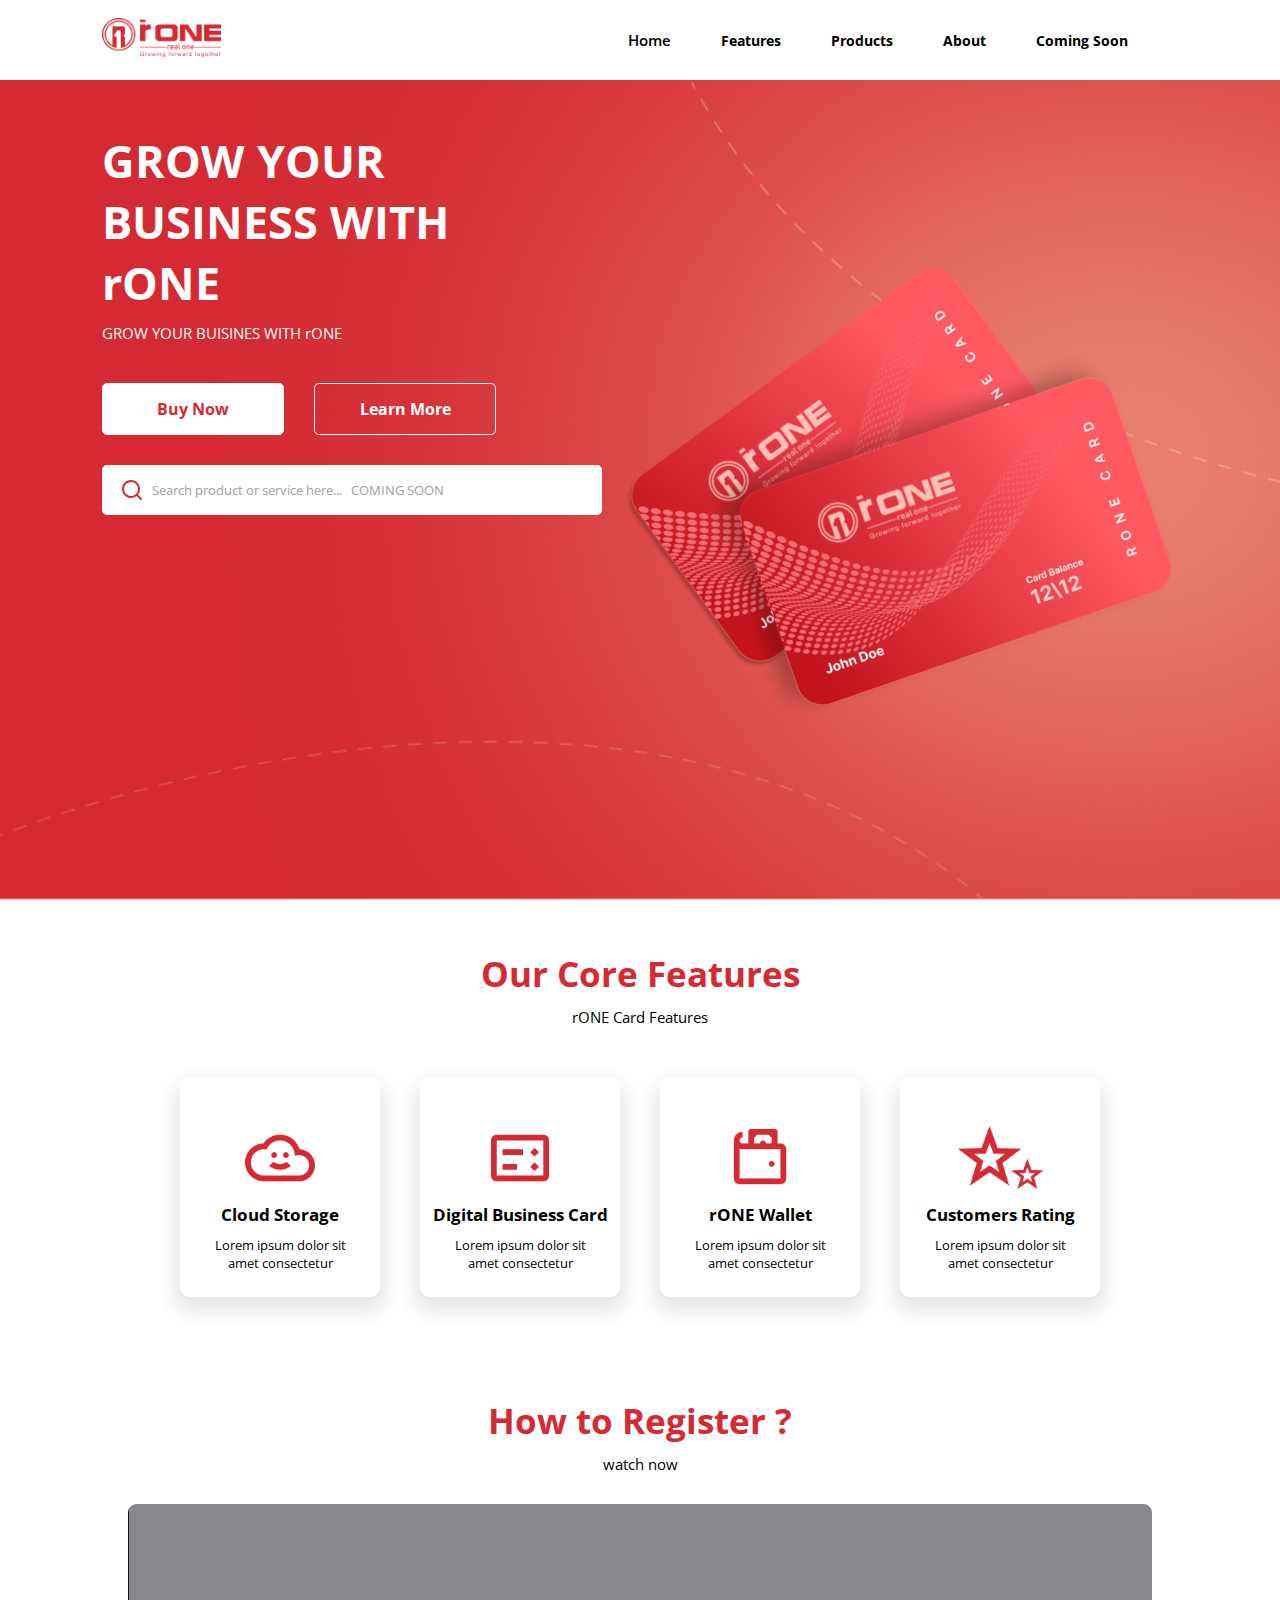
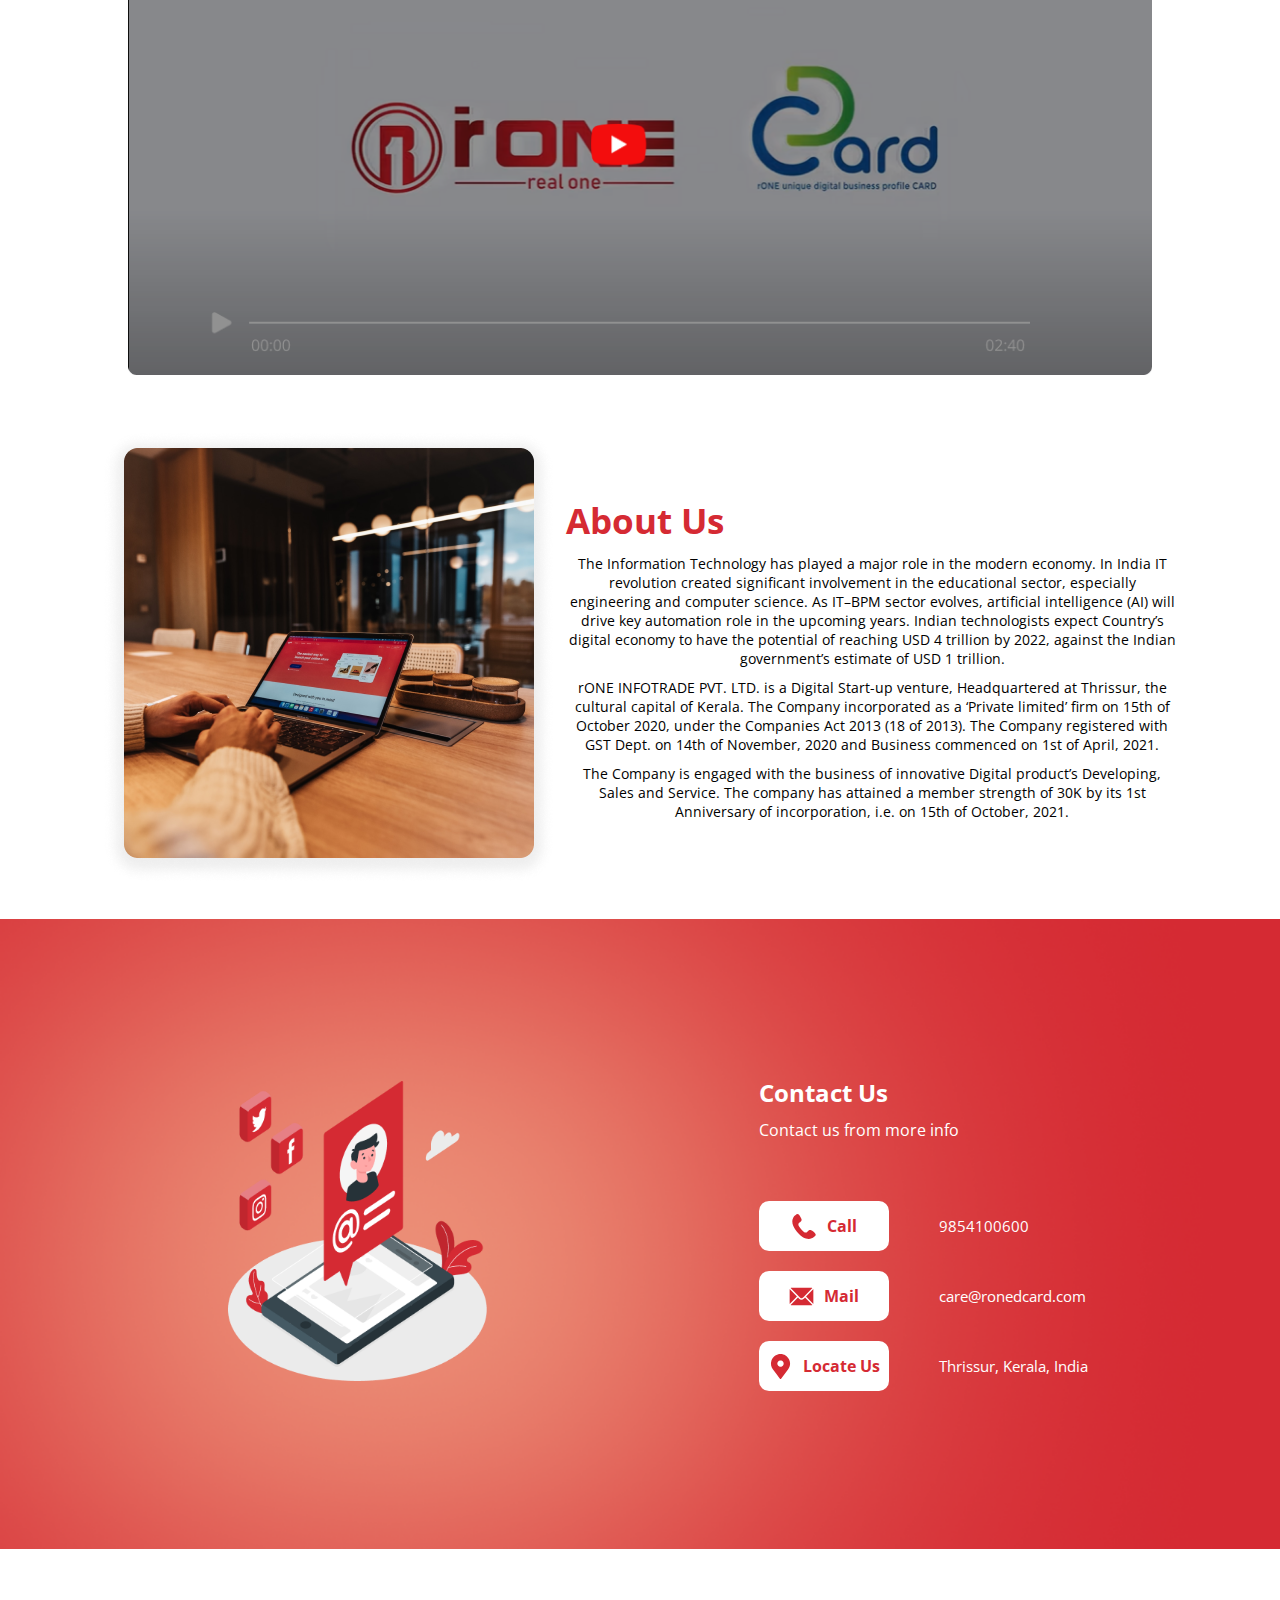
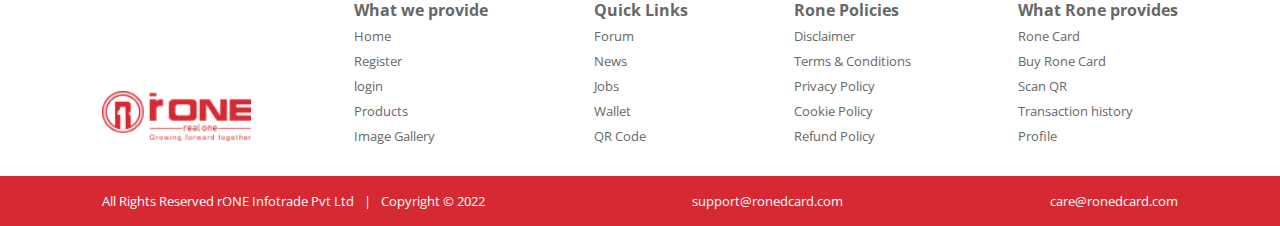
==== index.html @ df605e51 "test 8" ====
<!DOCTYPE html>
<html lang="en">
  <head>
    <meta charset="UTF-8" />
    <meta http-equiv="X-UA-Compatible" content="IE=edge" />
    <meta name="viewport" content="width=device-width, initial-scale=1.0" />
    <link rel="stylesheet" href="style.css" />
    <title>rONE - Real One</title>
  </head>
  <body>
    <section class="mainContainer">
      <section class="headerContainer">
        <a href="#" class="left__header">
          <img src="/assets/rone_logo.png" alt="" />
        </a>
        <div class="right__header">
          <nav class="navbarContainer">
            <ul>
              <li><a href="/index.html">Home</a></li>
              <div class="dropdown" onmouseleave="mouseleave()">
                <li
                  onclick="myFunction()"
                  onmouseover="myFunction()"
                  class="dropbtn"
                >
                  Features
                </li>
                <div id="myDropdown" class="dropdown-content">
                  <a href="/form.html">Forum</a>
                  <a href="/jobs.html">Jobs</a>
                  <a href="/news.html">News</a>
                </div>
              </div>
              <div class="dropdown" onmouseleave="mouseleave()">
                <li
                  onclick="products()"
                  onmouseover="products()"
                  class="dropbtn"
                >
                  Products
                </li>
                <div id="myDropdown2" class="dropdown-content">
                  <a href="https://ronedcard.com">rONEdcard</a>
                  <a href="https://ronedcard.com">Cloud storage</a>
                  <a href="https://ronedcard.com">Wallet</a>
                </div>
              </div>
              <div class="dropdown" onmouseleave="mouseleave()">
                <li onclick="about()" onmouseover="about()" class="dropbtn">
                  About
                </li>
                <div id="myDropdown3" class="dropdown-content">
                  <a href="https://ronedcard.com/link/about">About Us</a>
                  <a href="#contact">Contact Us</a>
                </div>
              </div>
              <div class="dropdown" onmouseleave="mouseleave()">
                <li
                  onclick="comingSoon()"
                  onmouseover="comingSoon()"
                  class="dropbtn"
                >
                  Coming Soon
                </li>
                <div id="myDropdown4" class="dropdown-content">
                  <a href="#">rONE digital Library</a>
                  <a href="#">rONE E Come touch point</a>
                  <a href="#">rONE Entertainment</a>
                  <a href="#">rONE digital marketing</a>
                  <a href="#">rONE digital university</a>
                  <a href="#">rONE Organic living for all</a>
                </div>
              </div>
            </ul>
          </nav>
        </div>
      </section>
      <section class="homeContainer" id="home">
        <div class="left__home">
          <h1>
            GROW YOUR <br />
            BUSINESS WITH <br />
            rONE
          </h1>
          <p>GROW YOUR BUISINES WITH rONE</p>
          <div class="buttonContainer__home">
            <a href="https://ronedcard.com" class="buyNow__button">Buy Now </a>
            <a
              href="https://ronedcard.com/link/about"
              class="learnMore__button"
            >
              Learn More
            </a>
          </div>
          <div class="searchContainer">
            <div class="searchbar">
              <img src="/assets/search_icon.svg" alt="" />
              <input
                placeholder="Search product or service here...   COMING SOON"
                type="text"
              />
            </div>
          </div>
        </div>
        <div class="right__home">
          <img src="/assets/rone_cards.png" alt="" />
        </div>
      </section>
      <section class="featuresContainer" id="features">
        <div class="title__features">
          <h2>Our Core Features</h2>
          <p>rONE Card Features</p>
        </div>
        <div class="cardsConatiner">
          <div class="twocards">
            <div class="card__feature">
              <img src="/assets/cloud_storage.png" alt="" />
              <h3>Cloud Storage</h3>
              <p>Lorem ipsum dolor sit amet consectetur</p>
            </div>
            <div class="card__feature">
              <img src="/assets/buisiness_card.png" alt="" />
              <h3>Digital Business Card</h3>
              <p>Lorem ipsum dolor sit amet consectetur</p>
            </div>
          </div>
          <div class="twocards">
            <div class="card__feature">
              <img src="/assets/rone_wallet.png" alt="" />
              <h3>rONE Wallet</h3>
              <p>Lorem ipsum dolor sit amet consectetur</p>
            </div>
            <div class="card__feature">
              <img src="/assets/customers_rating.png" alt="" />
              <h3>Customers Rating</h3>
              <p>Lorem ipsum dolor sit amet consectetur</p>
            </div>
          </div>
        </div>
      </section>
      <section class="howToRegister">
        <div class="title_register">
          <h2>How to Register ?</h2>
          <p>watch now</p>
        </div>
        <a href="https://youtu.be/_FYaxmTLVMU" class="youtube__link">
          <img src="/assets//youtube.png" alt="" />
        </a>
      </section>
      <section class="aboutUs">
        <div class="left_about">
          <img src="/assets/about_img.png" alt="" />
        </div>
        <div class="right_about">
          <h2>About Us</h2>
          <p>
            The Information Technology has played a major role in the modern
            economy. In India IT revolution created significant involvement in
            the educational sector, especially engineering and computer science.
            As IT–BPM sector evolves, artificial intelligence (AI) will drive
            key automation role in the upcoming years. Indian technologists
            expect Country’s digital economy to have the potential of reaching
            USD 4 trillion by 2022, against the Indian government’s estimate of
            USD 1 trillion.
          </p>
          <p>
            rONE INFOTRADE PVT. LTD. is a Digital Start-up venture,
            Headquartered at Thrissur, the cultural capital of Kerala. The
            Company incorporated as a ‘Private limited’ firm on 15th of October
            2020, under the Companies Act 2013 (18 of 2013). The Company
            registered with GST Dept. on 14th of November, 2020 and Business
            commenced on 1st of April, 2021.
          </p>
          <p>
            The Company is engaged with the business of innovative Digital
            product’s Developing, Sales and Service. The company has attained a
            member strength of 30K by its 1st Anniversary of incorporation, i.e.
            on 15th of October, 2021.
          </p>
        </div>
      </section>
      <section class="contactUsContainer" id="contact">
        <div class="left_contact">
          <img src="/assets/contact_img.png" alt="" />
        </div>
        <div class="right_contact">
          <h2>Contact Us</h2>
          <p>Contact us from more info</p>

          <div class="contactButtonsContainer">
            <a href="tel:9854100600" class="contactButton">
              <img src="/assets/call_icon.svg" alt="" />
              Call
            </a>
            <p>9854100600</p>
          </div>

          <div class="contactButtonsContainer">
            <a href="mailto:care@ronedcard.com" class="contactButton">
              <img src="/assets/mail_icon.svg" alt="" />
              Mail
            </a>
            <p>care@ronedcard.com</p>
          </div>

          <div class="contactButtonsContainer">
            <a
              href="https://www.google.com/maps/search/?api=1&query=Thrissur"
              class="contactButton"
            >
              <img src="/assets/locate_icon.svg" alt="" />
              Locate Us
            </a>
            <p>Thrissur, Kerala, India</p>
          </div>
        </div>
      </section>
      <section class="footer">
        <div class="left__footer__container">
          <div class="logo__footer">
            <img src="/assets/rone_logo.png" alt="" />
          </div>
        </div>
        <div class="right__footer__container">
          <div class="left__footerLinks__container LinksContainer__footer">
            <h4>What we provide</h4>
            <ul>
              <li>
                <a href="/index.html">Home</a>
              </li>
              <li>
                <a href="https://ronedcard.com">Register</a>
              </li>
              <li>
                <a href="https://ronedcard.com/login">login</a>
              </li>
              <li>
                <a href="https://ronedcard.com">Products</a>
              </li>
              <li>
                <a href="https://ronedcard.com">Image Gallery</a>
              </li>
            </ul>
          </div>
          <div
            class="leftCenter__footerLinks__container LinksContainer__footer"
          >
            <h4>Quick Links</h4>
            <ul>
              <li>
                <a href="/form.html">Forum</a>
              </li>
              <li>
                <a href="/news.html">News</a>
              </li>
              <li>
                <a href="/Jobs">Jobs</a>
              </li>
              <li>
                <a href="https://ronedcard.com">Wallet</a>
              </li>
              <li>
                <a href="https://ronedcard.com">QR Code</a>
              </li>
            </ul>
          </div>
          <div
            class="rightCenter__footerLinks__container LinksContainer__footer"
          >
            <h4>Rone Policies</h4>
            <ul>
              <li>
                <a href="https://ronedcard.com/link/disclaimer">Disclaimer</a>
              </li>
              <li>
                <a href="https://ronedcard.com/link/terms-and-conditions"
                  >Terms & Conditions</a
                >
              </li>
              <li>
                <a href="https://ronedcard.com/link/privacy-policy"
                  >Privacy Policy</a
                >
              </li>
              <li>
                <a href="https://ronedcard.com/link/cookie-policy"
                  >Cookie Policy</a
                >
              </li>
              <li>
                <a href="https://ronedcard.com/link/refund-policy"
                  >Refund Policy</a
                >
              </li>
            </ul>
          </div>
          <div class="right__footerLinks__container LinksContainer__footer">
            <h4>What Rone provides</h4>
            <ul>
              <li>
                <a href="https://ronedcard.com">Rone Card</a>
              </li>
              <li>
                <a href="https://ronedcard.com">Buy Rone Card</a>
              </li>
              <li>
                <a href="https://ronedcard.com">Scan QR</a>
              </li>
              <li>
                <a href="https://ronedcard.com">Transaction history</a>
              </li>
              <li>
                <a href="https://ronedcard.com">Profile</a>
              </li>
            </ul>
          </div>
        </div>
      </section>
      <section class="creditsContainer">
        <div class="footerCredit">
          <p>All Rights Reserved rONE Infotrade Pvt Ltd</p>
          <span>|</span>
          <p>Copyright © 2022</p>
        </div>
        <a href="mailto:support@ronedcard.com">support@ronedcard.com</a>
        <h5><a href="mailto:care@ronedcard.com">care@ronedcard.com</a></h5>
      </section>
    </section>

    <script>
      /* When the user clicks on the button, 
  toggle between hiding and showing the dropdown content */
      function myFunction() {
        document.getElementById("myDropdown").style.display = "block";
        document.getElementById("myDropdown2").style.display = "none";
        document.getElementById("myDropdown3").style.display = "none";
        document.getElementById("myDropdown4").style.display = "none";
      }

      function products() {
        document.getElementById("myDropdown").style.display = "none";
        document.getElementById("myDropdown2").style.display = "block";
        document.getElementById("myDropdown3").style.display = "none";
        document.getElementById("myDropdown4").style.display = "none";
      }

      function about() {
        document.getElementById("myDropdown3").style.display = "block";
        document.getElementById("myDropdown").style.display = "none";
        document.getElementById("myDropdown2").style.display = "none";
        document.getElementById("myDropdown4").style.display = "none";
      }

      function comingSoon() {
        document.getElementById("myDropdown4").style.display = "block";
        document.getElementById("myDropdown").style.display = "none";
        document.getElementById("myDropdown2").style.display = "none";
        document.getElementById("myDropdown3").style.display = "none";
      }

      function mouseleave() {
        document.getElementById("myDropdown4").style.display = "none";
        document.getElementById("myDropdown").style.display = "none";
        document.getElementById("myDropdown2").style.display = "none";
        document.getElementById("myDropdown3").style.display = "none";
      }

      // Close the dropdown if the user clicks outside of it
      window.onclick = function (event) {
        if (!event.target.matches(".dropbtn")) {
          var dropdowns = document.getElementsByClassName("dropdown-content");
          var i;
          for (i = 0; i < dropdowns.length; i++) {
            var openDropdown = dropdowns[i];
            if (openDropdown.classList.contains("show")) {
              openDropdown.classList.remove("show");
            }
          }
        }
      };
    </script>
  </body>
</html>
---- style.css ----
@import url("https://fonts.googleapis.com/css?family=Open Sans");

* {
  margin: 0;
  padding: 0;
}

body {
  width: 100%;
  font-family: "Open Sans";
}

body::-webkit-scrollbar {
  display: none;
}

.mainContainer {
  width: 100%;
  display: flex;
  flex-direction: column;
  align-items: center;
  justify-content: center;
}

.headerContainer {
  width: 100%;
  height: 80px;
  display: flex;
  align-items: center;
  justify-content: space-between;
}

.left__header {
  margin-left: 8vw;
}

.left__header > img {
  height: 40px;
  object-fit: contain;
}

.right__header {
  display: flex;
  align-items: center;
  justify-content: center;
  margin-right: 8vw;
}

.navbarContainer > ul {
  display: flex;
  align-items: center;
  justify-content: center;
}

.navbarContainer > ul > li {
  list-style: none;
  margin-right: 50px;
}

.navbarContainer > ul > li > a {
  color: #000000;
  text-decoration: none;
  font-size: 15px;
  font-weight: 600;
}
.homeContainer {
  background-image: url("/assets/home_bg.png");
  height: calc(100vh - 80px);
  width: 100%;
  background-size: cover;
  background-repeat: no-repeat;
  margin: 0;
  display: flex;
  align-items: flex-start;
  justify-content: space-between;
}

.comingSoonContainer {
  height: calc(100vh - 80px);
  width: 100%;
  display: flex;
  align-items: center;
  justify-content: center;
}

.left__home {
  margin-left: 8vw;
  margin-top: 50px;
}

.left__home > h1 {
  font-size: 45px;
  color: #ffffff;
}

.left__home > p {
  font-size: 15px;
  color: #ffffff;
  margin-top: 10px;
}

.buttonContainer__home {
  margin-top: 40px;
  display: flex;
}

.buyNow__button {
  height: 50px;
  width: 180px;
  display: flex;
  align-items: center;
  justify-content: center;
  border: 1px solid #ffffff;
  color: #d52a33;
  background-color: #fff;
  border-radius: 5px;
  text-decoration: none;
  margin-right: 30px;
  font-weight: bold;
}

.learnMore__button {
  height: 50px;
  width: 180px;
  display: flex;
  align-items: center;
  justify-content: center;
  color: #ffffff;
  border: 1px solid #ffffff;
  text-decoration: none;
  border-radius: 5px;
  font-weight: bold;
}

.searchContainer {
  margin-top: 30px;
}

.searchbar {
  width: 500px;
  height: 50px;
  background-color: #ffffff;
  border-radius: 5px;
  display: flex;
  align-items: center;
  justify-content: center;
}

.searchbar > img {
  height: 20px;
  object-fit: contain;
  margin-right: 10px;
  margin-left: 20px;
}

.searchbar > input {
  width: 100%;
  border: none;
  outline: none;
  background: transparent;
  height: 100%;
  margin-right: 20px;
  font-family: inherit;
}

.searchbar > input::placeholder {
  /* Chrome, Firefox, Opera, Safari 10.1+ */
  color: rgb(158, 158, 158);
  opacity: 1; /* Firefox */
}

.right__home {
  margin-right: 8vw;
  height: 100%;
  display: flex;
  align-items: center;
  justify-content: center;
}

.featuresContainer {
  width: 100%;
  display: flex;
  flex-direction: column;
  align-items: center;
  justify-content: center;
}

.title__features,
.title_register {
  margin-top: 50px;
  display: flex;
  flex-direction: column;
  align-items: center;
  justify-content: center;
}

.title__features > h2,
.title_register > h2 {
  color: #d52a33;
  font-size: 35px;
}

.title__features > p,
.title_register > p {
  font-size: 15px;
  margin-top: 10px;
}

.cardsConatiner {
  width: 100%;
  margin-top: 50px;
  display: flex;
  align-items: center;
  justify-content: center;
  margin-bottom: 50px;
}

.twocards {
  display: flex;
}

.card__feature {
  width: 200px;
  height: 220px;
  display: flex;
  flex-direction: column;
  align-items: center;
  justify-content: center;
  box-shadow: 0 10px 20px 5px #0000001a;
  margin-left: 20px;
  margin-right: 20px;
  border-radius: 10px;
}

.card__feature > img {
  height: 70px;
  object-fit: contain;
  margin-top: 20px;
}

.card__feature > h3 {
  font-size: 17px;
  margin: 10px 0px;
}

.card__feature > p {
  font-size: 13px;
  padding: 0px 30px;
  text-align: center;
}

.youtube__link {
  z-index: 1000;
}

.youtube__link > img {
  margin-top: 30px;
  margin-bottom: 50px;
  width: 80vw;
  object-fit: contain;
}

.aboutUs {
  display: flex;
  align-items: center;
  justify-content: center;
}

.left_about {
  margin-left: 8vw;
}

.right_about {
  margin-right: 8vw;
  margin-left: 10px;
}

.right_about > h2 {
  color: #d52a33;
  font-size: 35px;
  margin-bottom: 10px;
}

.right_about > p {
  font-size: 14px;
  margin-top: 10px;
  text-align: center;
}

.contactUsContainer {
  background-image: url("/assets/contact_bg.png");
  height: 70vh;
  width: 100%;
  background-size: cover;
  background-repeat: no-repeat;
  display: flex;
  align-items: center;
  justify-content: space-between;
  margin-top: 30px;
}

.left_contact {
  margin-left: 10vw;
}

.left_contact > img {
  margin-left: 100px;
  height: 300px;
  object-fit: contain;
}

.right_contact {
  display: flex;
  align-items: flex-start;
  flex-direction: column;
  margin-right: 15vw;
  color: #ffffff;
}

.right_contact > h2 {
  margin-bottom: 10px;
}

.right_contact > p {
  margin-bottom: 40px;
}

.contactButton {
  height: 50px;
  width: 130px;
  display: flex;
  align-items: center;
  justify-content: center;
  background-color: #fff;
  border-radius: 10px;
  color: #d52a33;
  font-weight: bold;
  margin-right: 50px;
  text-decoration: none;
}

.contactButton > img {
  margin-right: 10px;
  height: 25px;
  object-fit: contain;
}

.contactButtonsContainer {
  display: flex;
  align-items: center;
  justify-content: center;
  margin-top: 20px;
}

.contactButtonsContainer > p {
  font-size: 15px;
}

.footer {
  background-color: #ffffff;
  width: 100%;
  padding-bottom: 30px;
  margin-top: 50px;
  display: flex;
  align-items: flex-end;
  justify-content: space-between;
}

.left__footer__container {
  height: 100%;
}

.logo__footer {
  height: 100%;
  margin-left: 8vw;
  margin-right: 8vw;
}

.logo__footer > img {
  height: 50px;
  object-fit: contain;
}

.right__footer__container {
  width: 75%;
  height: 100%;
  display: flex;
  align-items: flex-end;
  justify-content: space-between;
  color: #686868;
  margin-right: 8vw;
}

.LinksContainer__footer > ul > li {
  list-style: none;
  margin-top: 3px;
}

.LinksContainer__footer > ul > li > a {
  text-decoration: none;
  color: inherit;
  font-size: 13px;
}

.dropbtn {
  cursor: pointer;
  list-style: none;
  margin-right: 50px;
  font-size: 14px;
  font-weight: bold;
}

.dropbtn:hover,
.dropbtn:focus {
  color: #d52a33;
}

.dropdown {
  position: relative;
  display: inline-block;
}

.dropdown-content {
  position: absolute;
  min-width: 200px;
  background-color: #ffffff;
  overflow: auto;
  z-index: 1;
  margin-left: 0px;
  display: none;
  padding-top: 30px;
  border-radius: 7px;
}

.dropdown-content > a {
  color: black;
  padding: 12px 16px;
  text-decoration: none;
  display: block;
  font-size: 14px;
  border-top: 1px solid rgb(226, 226, 226);
}

.dropdown a:hover {
  background-color: #d52a33;
  color: #ffffff;
}

.creditsContainer {
  height: 50px;
  width: 100%;
  background-color: #d52a33;
  color: #ffffff;
  display: flex;
  align-items: center;
  justify-content: space-between;
}

.creditsContainer > a {
  color: #ffffff;
  font-size: 13px;
  text-decoration: none;
}

.creditsContainer > h5 > a {
  color: #ffffff;
  font-size: 13px;
  text-decoration: none;
}

.creditsContainer > h5 {
  margin-right: 8vw;
  font-weight: normal;
}

.footerCredit {
  display: flex;
  align-items: center;
  justify-content: center;
  margin-left: 8vw;
  font-size: 13px;
}

.footerCredit > span {
  margin: 0px 10px;
}

@media only screen and (max-width: 500px) {
  .right__header {
    display: none;
  }
  .left__header {
    margin-left: 8vw;
    margin-right: 8vw;
  }
  .buyNow__button,
  .learnMore__button {
    width: 40vw;
  }
  .buyNow__button {
    margin-right: 10px;
  }
  .searchbar {
    width: 85vw;
  }
  .left__home {
    margin-left: 8vw;
  }
  .right__home {
    display: none;
  }
  .cardsConatiner {
    display: flex;
    flex-direction: column;
  }
  .twocards {
    margin-bottom: 30px;
    margin-left: 8vw;
    margin-right: 8vw;
  }
  .aboutUs {
    display: flex;
    flex-direction: column-reverse;
  }
  .right_about {
    margin-left: 8vw;
    margin-right: 8vw;
    display: flex;
    flex-direction: column;
    align-items: center;
  }
  .left_about {
    margin-left: 8vw;
    margin-right: 8vw;
    margin-top: 20px;
  }
  .left_about > img {
    width: 80vw;
    object-fit: contain;
  }
  .contactUsContainer {
    display: flex;
    flex-direction: column;
    height: 400px;
  }
  .left_contact {
    display: none;
  }
  .right_contact {
    height: 100%;
    margin-left: 8vw;
    margin-right: 8vw;
  }
  .right_contact > h2 {
    margin-top: 40px;
  }
  .footer {
    display: flex;
    align-items: center;
    flex-direction: column;
  }
  .left__footer__container {
    width: 100%;
    height: 30%;
    justify-content: center;
    margin-bottom: 10px;
  }
  .logo__footer {
    height: 40px;
  }
  .left__footer__container > p {
    font-size: 13px;
  }
  .right__footer__container {
    width: 90%;
    margin-top: 40px;
    height: 70%;
    display: flex;
    align-items: baseline;
    justify-content: space-between;
    margin-left: 5vw;
    margin-right: 5vw;
  }
  .LinksContainer__footer > h4 {
    font-size: 14px;
    margin-bottom: 10px;
  }
  .LinksContainer__footer > ul > li > a {
    text-decoration: none;
    color: inherit;
    font-size: 11px;
  }
  .creditsContainer {
    display: flex;
    flex-direction: column;
    height: 90px;
    align-items: center;
    justify-content: center;
  }
  .creditsContainer > p {
    font-size: 13px;
    margin: 0;
  }
  .creditsContainer > h5 {
    font-weight: normal;
    margin: 0;
  }
  .right__footerLinks__container {
    margin-left: 10px;
  }
  .footerCredit > span {
    display: none;
  }
  .footerCredit {
    flex-direction: column;
  }
}

@media only screen and (max-width: 414px) {
  .homeContainer {
    display: flex;
    flex-direction: column-reverse;
    align-items: center;
    justify-content: center;
    height: calc(80vh - 90px);
  }
  .left__home {
    height: 100%;
    margin-left: 8vw;
    margin-right: 8vw;
    margin-top: 70px;
  }
  .card__feature {
    width: 40vw;
    height: 42vw;
  }
  .card__feature > img {
    height: 50px;
    margin-top: 10px;
  }
  .card__feature > h3 {
    font-size: 16px;
    margin: 10px 0px;
    text-align: center;
  }
  .card__feature > p {
    padding: 0px 10px;
  }
  .card__feature {
    margin-left: 10px;
    margin-right: 10px;
  }
}

@media only screen and (max-width: 375px) {
  .homeContainer {
    display: flex;
    flex-direction: column-reverse;
    align-items: center;
    justify-content: center;
    height: calc(100vh - 90px);
  }
}
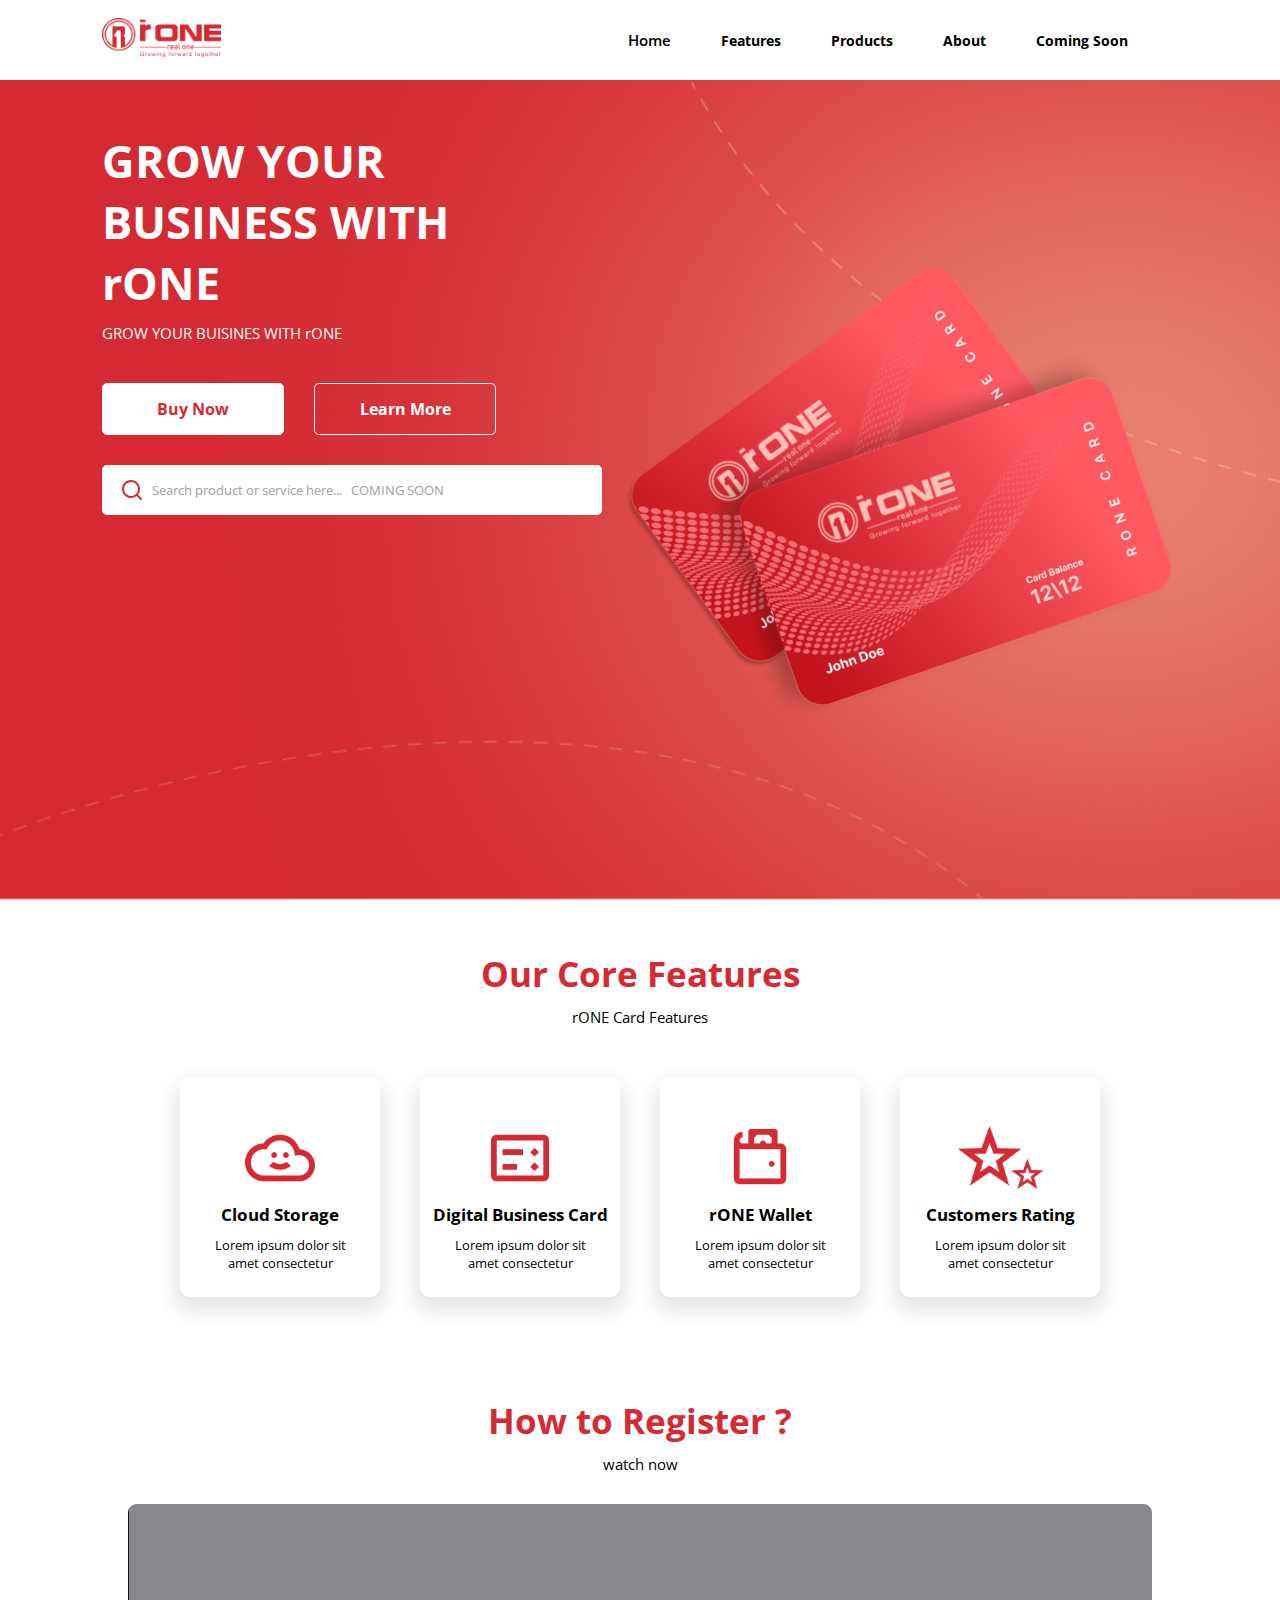
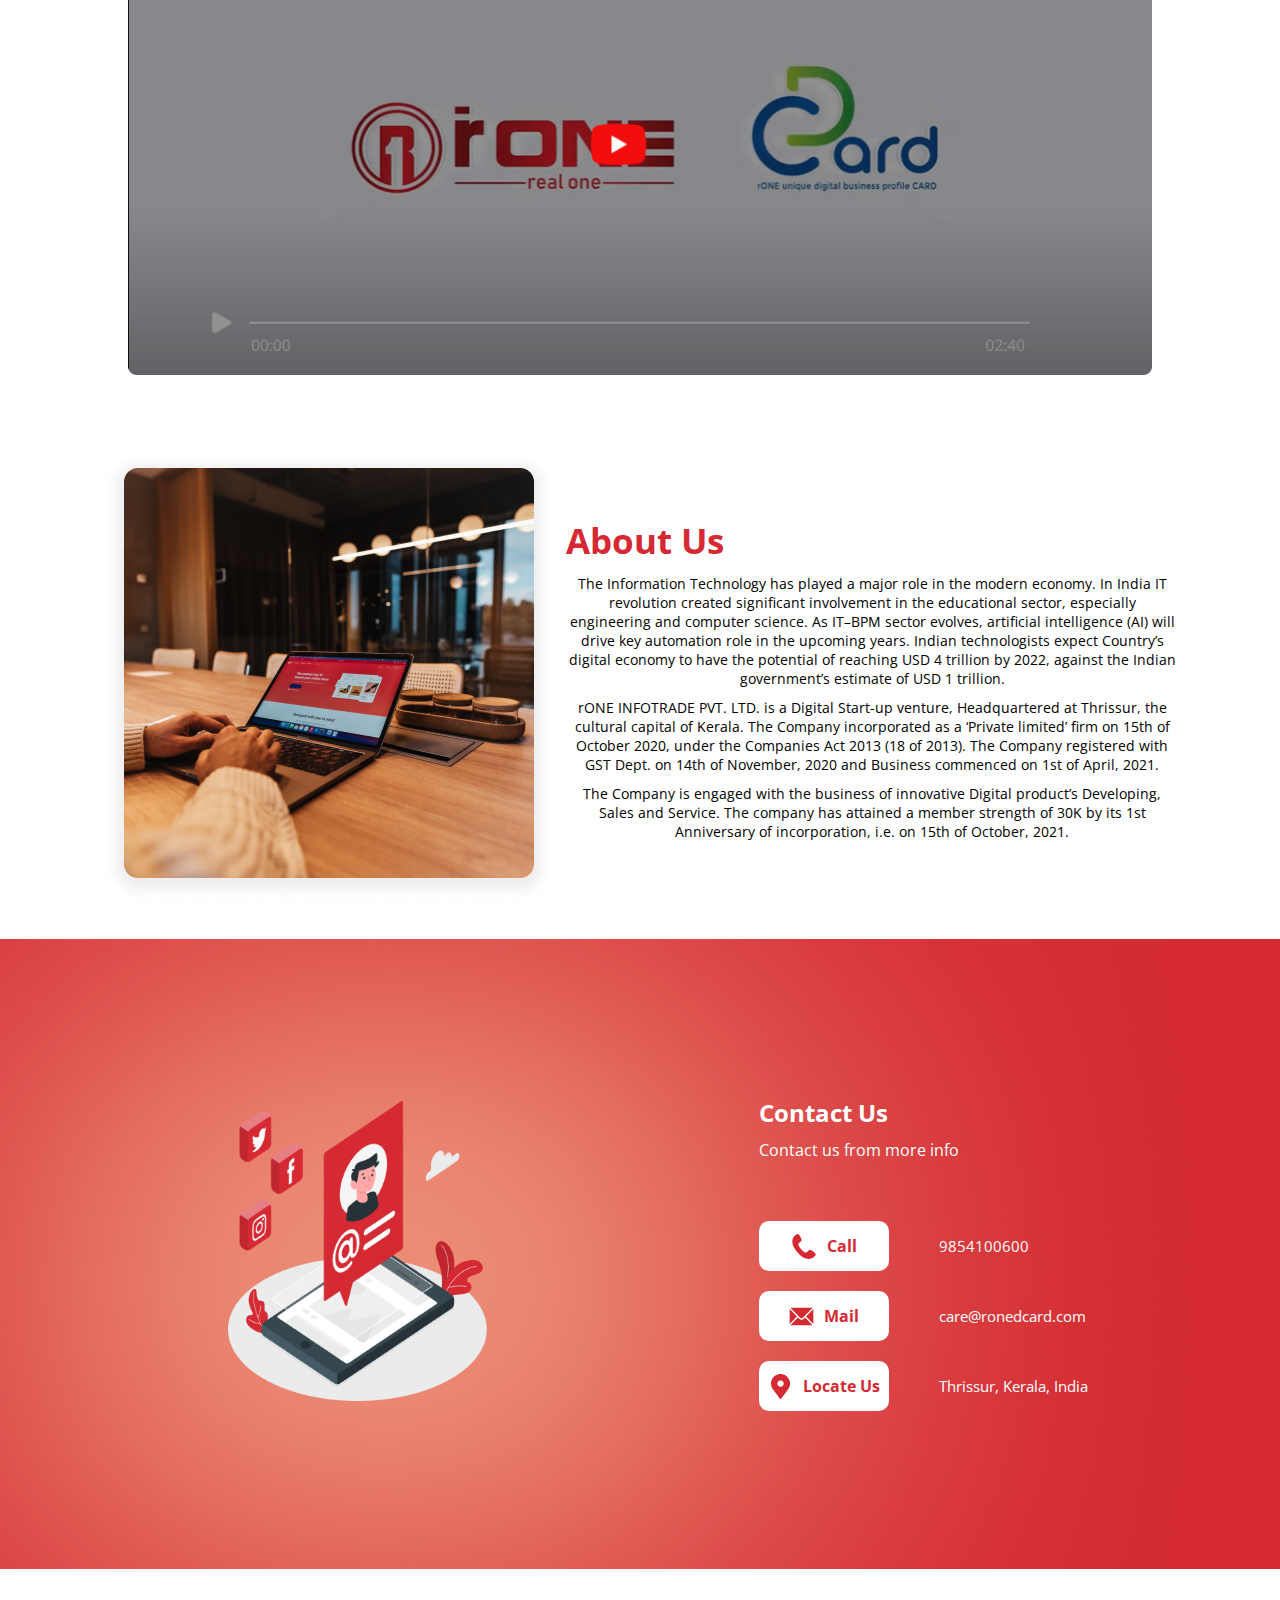
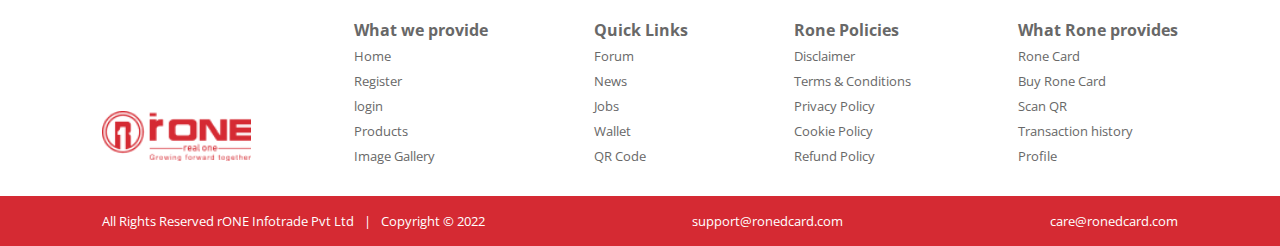
==== commit c9d44b14: "responsive final demo" ====
--- a/index.html
+++ b/index.html
@@ -73,6 +73,9 @@
               </div>
             </ul>
           </nav>
+          <div class="menuContainer">
+            <img src="/assets/menu_icon.svg" alt="" />
+          </div>
         </div>
       </section>
       <section class="homeContainer" id="home">
--- a/style.css
+++ b/style.css
@@ -255,7 +255,7 @@
 
 .youtube__link > img {
   margin-top: 30px;
-  margin-bottom: 50px;
+  margin-bottom: 70px;
   width: 80vw;
   object-fit: contain;
 }
@@ -485,8 +485,18 @@
   margin: 0px 10px;
 }
 
+.menuContainer {
+  display: none;
+}
+
 @media only screen and (max-width: 500px) {
-  .right__header {
+  .menuContainer {
+    display: block;
+  }
+  .menuContainer > img {
+    cursor: pointer;
+  }
+  .navbarContainer {
     display: none;
   }
   .left__header {
@@ -505,6 +515,7 @@
   }
   .left__home {
     margin-left: 8vw;
+    margin-top: 100px;
   }
   .right__home {
     display: none;
@@ -512,9 +523,10 @@
   .cardsConatiner {
     display: flex;
     flex-direction: column;
+    margin-bottom: 20px;
   }
   .twocards {
-    margin-bottom: 30px;
+    margin-bottom: 20px;
     margin-left: 8vw;
     margin-right: 8vw;
   }
@@ -628,7 +640,6 @@
     height: 100%;
     margin-left: 8vw;
     margin-right: 8vw;
-    margin-top: 70px;
   }
   .card__feature {
     width: 40vw;
@@ -660,4 +671,7 @@
     justify-content: center;
     height: calc(100vh - 90px);
   }
-}
+  .left__home {
+    margin-top: 70px;
+  }
+}
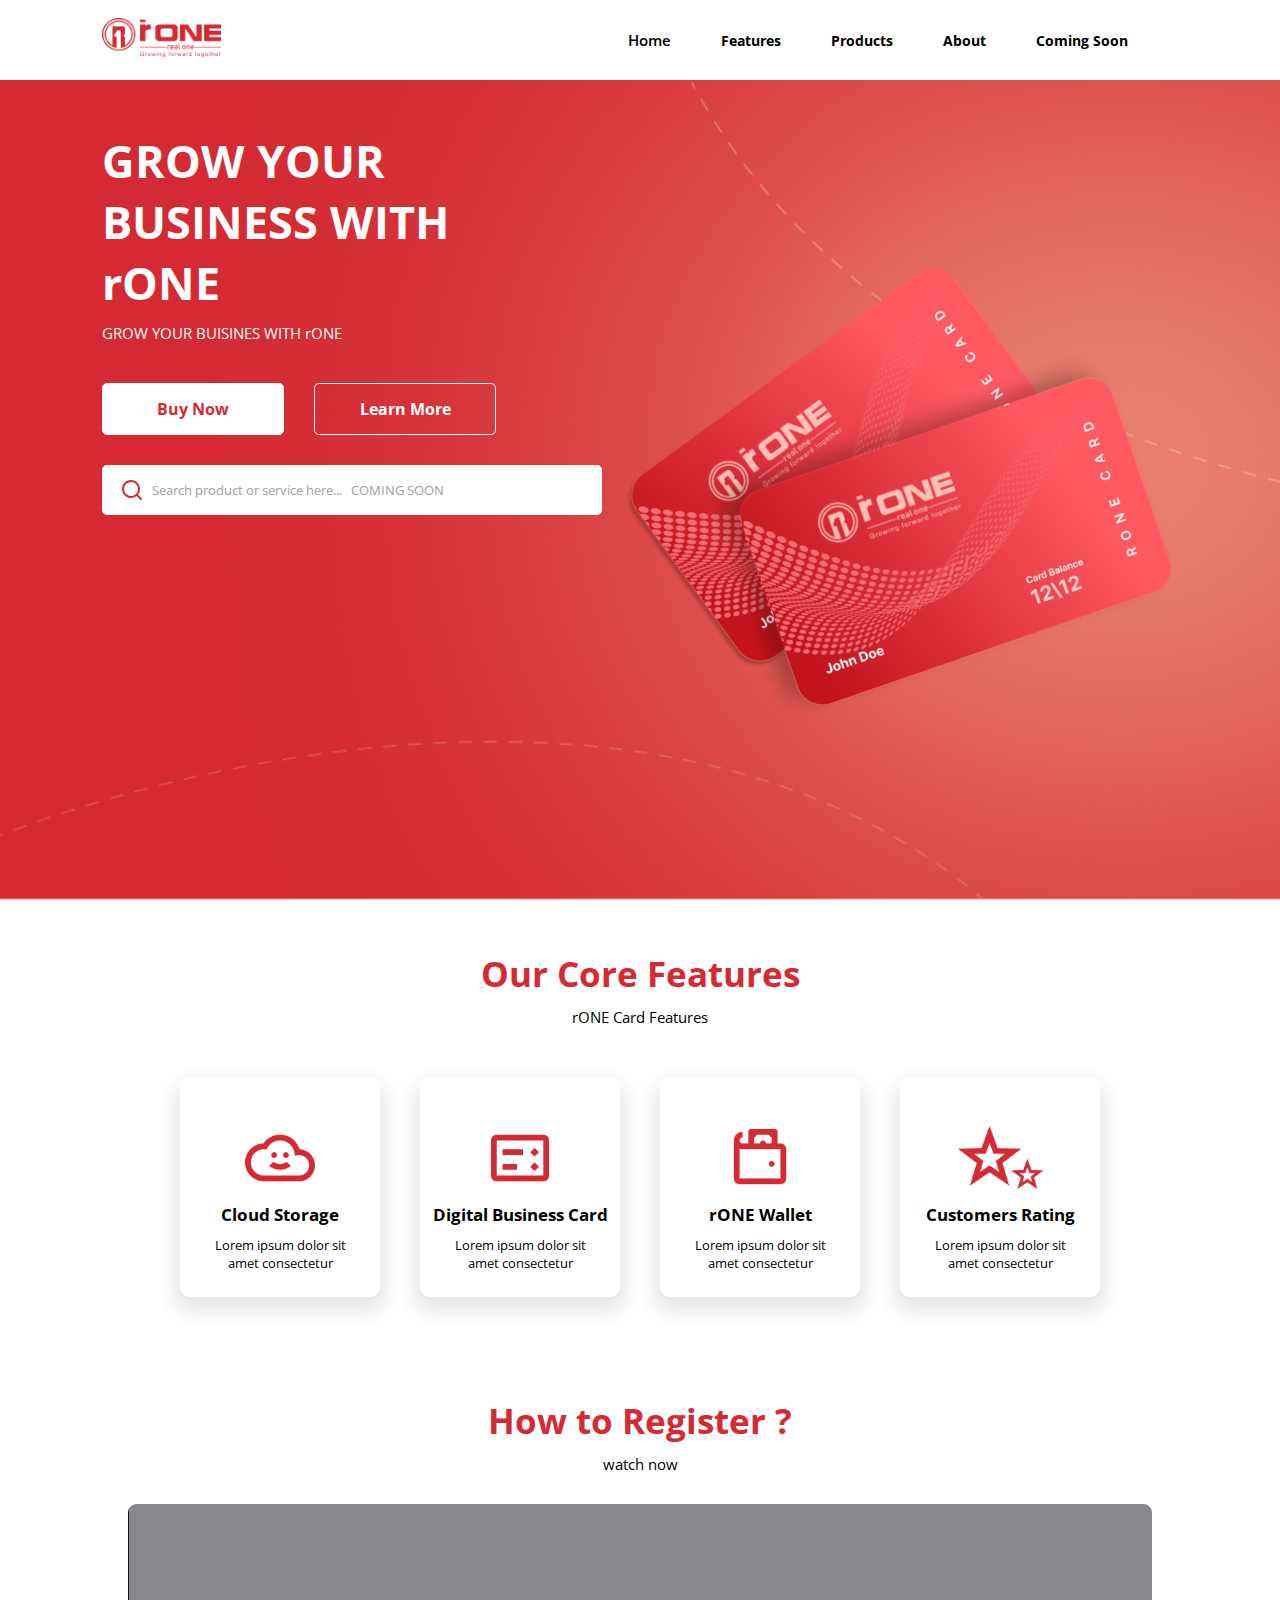
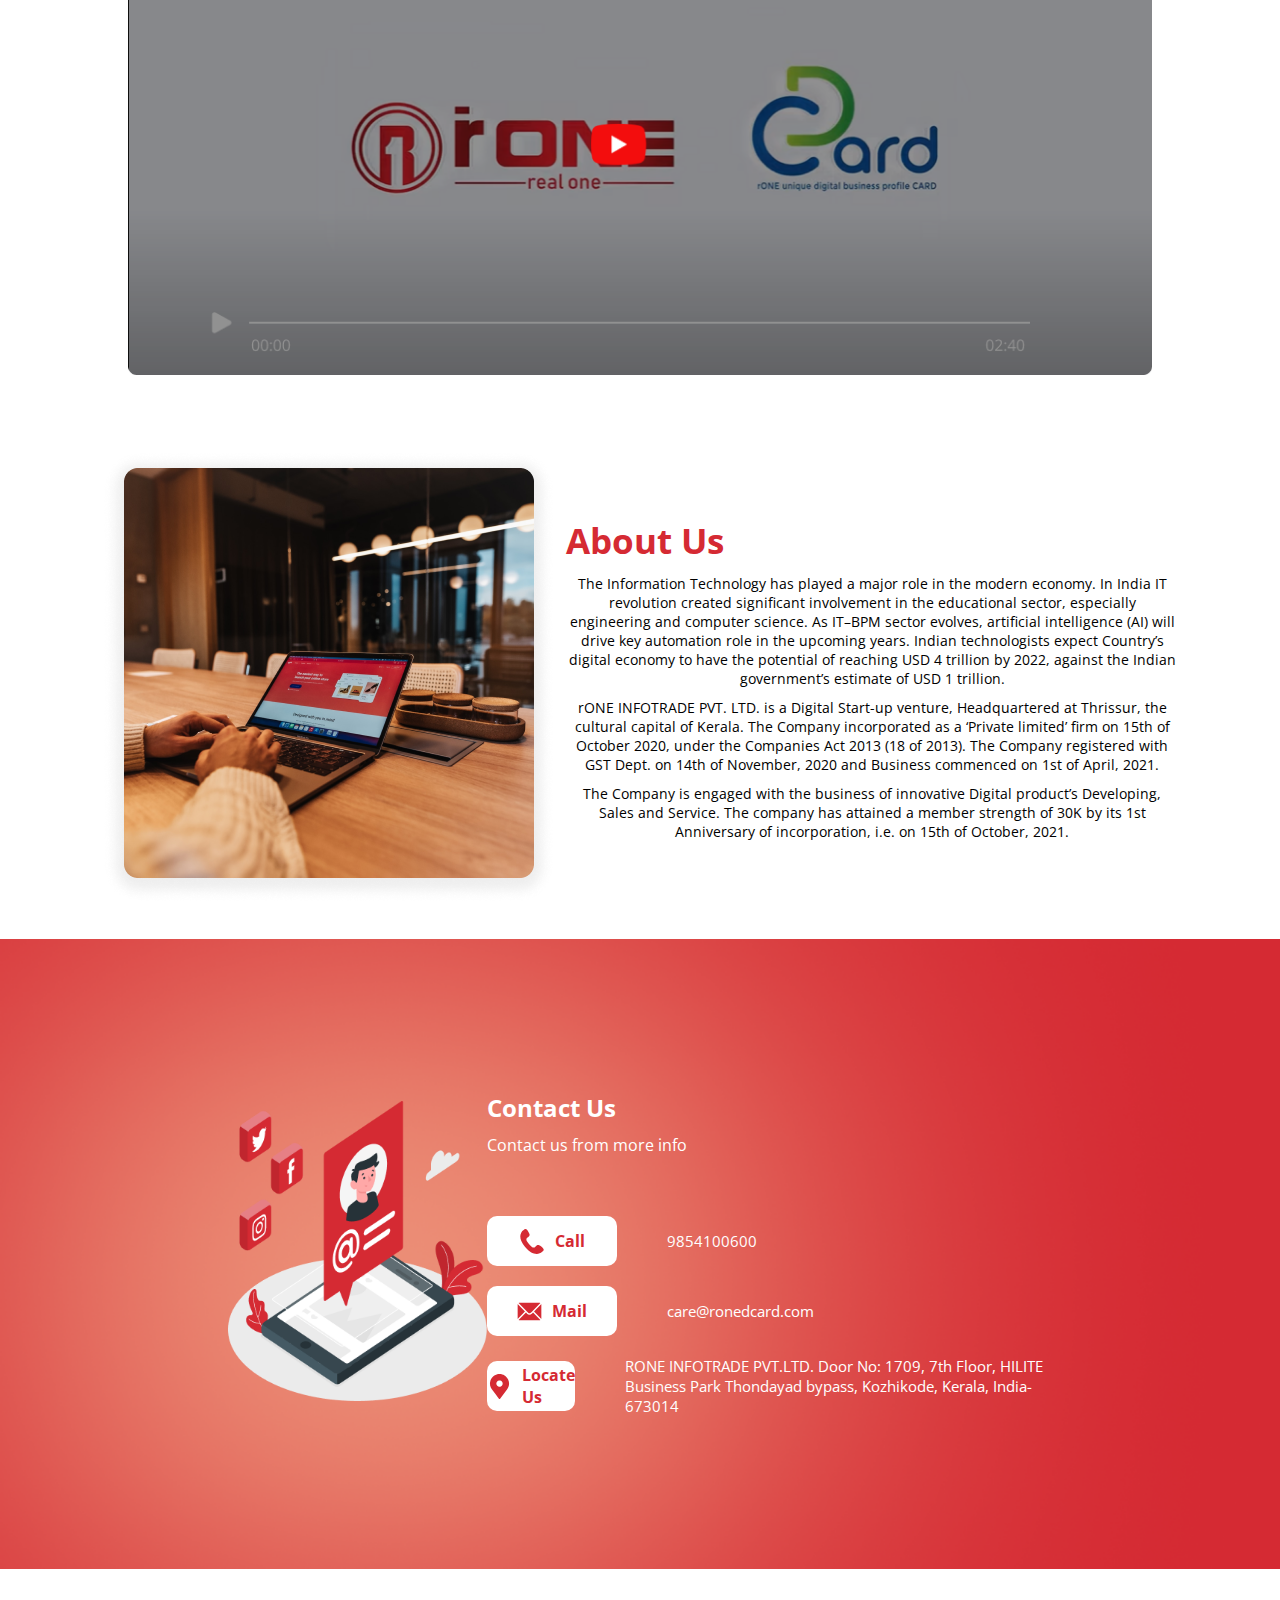
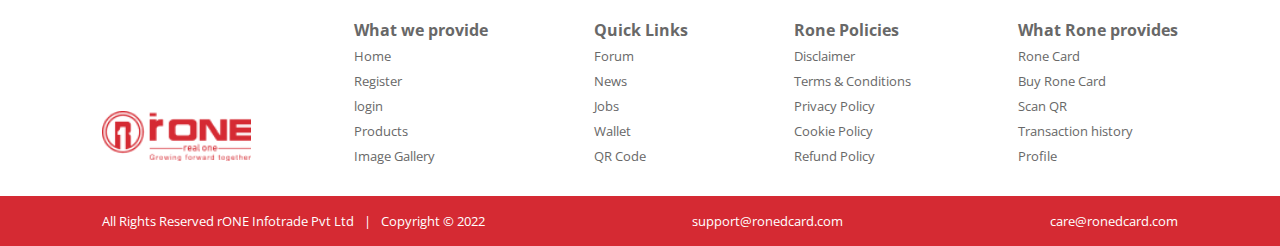
==== commit 1dd5c071: "contact update" ====
--- a/index.html
+++ b/index.html
@@ -74,7 +74,9 @@
             </ul>
           </nav>
           <div class="menuContainer">
-            <img src="/assets/menu_icon.svg" alt="" />
+            <div onclick="menuOpen()" class="menuButton">
+              <img src="/assets/menu_icon.svg" alt="" />
+            </div>
           </div>
         </div>
       </section>
@@ -208,13 +210,17 @@
 
           <div class="contactButtonsContainer">
             <a
-              href="https://www.google.com/maps/search/?api=1&query=Thrissur"
+              href="https://www.google.com/maps/search/?api=1&query=HILITE Business+Park+Kozhikode+Kerala+India"
               class="contactButton"
             >
               <img src="/assets/locate_icon.svg" alt="" />
               Locate Us
             </a>
-            <p>Thrissur, Kerala, India</p>
+            <p>RONE INFOTRADE PVT.LTD.
+              Door No: 1709, 7th Floor, 
+              HILITE Business Park 
+              Thondayad bypass, 
+              Kozhikode, Kerala, India- 673014</p>
           </div>
         </div>
       </section>
@@ -330,57 +336,102 @@
       </section>
     </section>
 
-    <script>
-      /* When the user clicks on the button, 
-  toggle between hiding and showing the dropdown content */
-      function myFunction() {
-        document.getElementById("myDropdown").style.display = "block";
-        document.getElementById("myDropdown2").style.display = "none";
-        document.getElementById("myDropdown3").style.display = "none";
-        document.getElementById("myDropdown4").style.display = "none";
-      }
+    <section id="navMobile" class="navMobile">
+      <div class="headerNavmobile">
+        <p>Menu</p>
+        <img onclick="menuClose()" src="/assets/close_icon.svg" alt="" />
+      </div>
+      <div class="navlinksmobilenav">
+        <a href="/index.html" class="linkMobileNav">
+          <div class="mainLinkmobNav">
+            <img src="/assets/home_icon.png" alt="" />
+            <p>Home</p>
+          </div>
+        </a>
+        <div href="/index.html" class="linkMobileNav">
+          <div onclick="featuresMobNav()" class="mainLinkmobNav">
+            <img src="/assets/features_icon.png" alt="" />
+            <p>
+              Features
+              <img id="sortDownFeatures" src="/assets/sortDown_icon.png" />
+              <img
+                id="sortUpFeatures"
+                class="sortUp"
+                src="/assets/sortUp_icon.svg"
+                alt=""
+              />
+            </p>
+          </div>
+          <div class="featuresContainerMobNav" id="featureDropdownMobNav">
+            <a href="/form.html">Forum</a>
+            <a href="/jobs.html">Jobs</a>
+            <a href="/news.html">News</a>
+          </div>
+        </div>
+        <div href="/index.html" class="linkMobileNav">
+          <div onclick="productsMobNav()" class="mainLinkmobNav">
+            <img src="/assets/products_icon.png" alt="" />
+            <p>
+              Products
+              <img id="sortDownProducts" src="/assets/sortDown_icon.png" />
+              <img
+                id="sortUpProducts"
+                class="sortUp"
+                src="/assets/sortUp_icon.svg"
+                alt=""
+              />
+            </p>
+          </div>
+          <div class="featuresContainerMobNav" id="productsDropdownMobNav">
+            <a href="https://ronedcard.com">rONEdcard</a>
+            <a href="https://ronedcard.com">Cloud storage</a>
+            <a href="https://ronedcard.com">Wallet</a>
+          </div>
+        </div>
+        <div href="/index.html" class="linkMobileNav">
+          <div onclick="aboutMobNav()" class="mainLinkmobNav">
+            <img src="/assets/about_icon.svg" alt="" />
+            <p>
+              About <img id="sortDownAbout" src="/assets/sortDown_icon.png" />
+              <img
+                id="sortUpAbout"
+                class="sortUp"
+                src="/assets/sortUp_icon.svg"
+                alt=""
+              />
+            </p>
+          </div>
+          <div class="featuresContainerMobNav" id="aboutDropdownMobNav">
+            <a href="https://ronedcard.com/link/about">About Us</a>
+            <a href="#contact">Contact Us</a>
+          </div>
+        </div>
+        <div href="/index.html" class="linkMobileNav">
+          <div onclick="comingSoonMobNav()" class="mainLinkmobNav">
+            <img src="/assets/comingSoon_icon.png" alt="" />
+            <p>
+              Coming Soon
+              <img id="sortDownComingSoon" src="/assets/sortDown_icon.png" />
+              <img
+                class="sortUp"
+                id="sortUpComingSoon"
+                src="/assets/sortUp_icon.svg"
+                alt=""
+              />
+            </p>
+          </div>
+          <div class="featuresContainerMobNav" id="comingSoonDropdownMobNav">
+            <a href="#">rONE digital Library</a>
+            <a href="#">rONE E Come touch point</a>
+            <a href="#">rONE Entertainment</a>
+            <a href="#">rONE digital marketing</a>
+            <a href="#">rONE digital university</a>
+            <a href="#">rONE Organic living for all</a>
+          </div>
+        </div>
+      </div>
+    </section>
+  </body>
 
-      function products() {
-        document.getElementById("myDropdown").style.display = "none";
-        document.getElementById("myDropdown2").style.display = "block";
-        document.getElementById("myDropdown3").style.display = "none";
-        document.getElementById("myDropdown4").style.display = "none";
-      }
-
-      function about() {
-        document.getElementById("myDropdown3").style.display = "block";
-        document.getElementById("myDropdown").style.display = "none";
-        document.getElementById("myDropdown2").style.display = "none";
-        document.getElementById("myDropdown4").style.display = "none";
-      }
-
-      function comingSoon() {
-        document.getElementById("myDropdown4").style.display = "block";
-        document.getElementById("myDropdown").style.display = "none";
-        document.getElementById("myDropdown2").style.display = "none";
-        document.getElementById("myDropdown3").style.display = "none";
-      }
-
-      function mouseleave() {
-        document.getElementById("myDropdown4").style.display = "none";
-        document.getElementById("myDropdown").style.display = "none";
-        document.getElementById("myDropdown2").style.display = "none";
-        document.getElementById("myDropdown3").style.display = "none";
-      }
-
-      // Close the dropdown if the user clicks outside of it
-      window.onclick = function (event) {
-        if (!event.target.matches(".dropbtn")) {
-          var dropdowns = document.getElementsByClassName("dropdown-content");
-          var i;
-          for (i = 0; i < dropdowns.length; i++) {
-            var openDropdown = dropdowns[i];
-            if (openDropdown.classList.contains("show")) {
-              openDropdown.classList.remove("show");
-            }
-          }
-        }
-      };
-    </script>
-  </body>
+  <script src="/script.js"></script>
 </html>
--- a/style.css
+++ b/style.css
@@ -432,6 +432,17 @@
   border-radius: 7px;
 }
 
+.navMobile {
+  min-height: 100vh;
+  width: 70vw;
+  background-color: #ffffff;
+  position: fixed;
+  top: 0%;
+  right: 0%;
+  z-index: 1;
+  display: none;
+}
+
 .dropdown-content > a {
   color: black;
   padding: 12px 16px;
@@ -493,10 +504,80 @@
   .menuContainer {
     display: block;
   }
-  .menuContainer > img {
+  .menuButton > img {
     cursor: pointer;
+    height: 15px;
+    object-fit: contain;
   }
   .navbarContainer {
+    display: none;
+  }
+  .navMobile {
+    display: flex;
+    flex-direction: column;
+  }
+  .headerNavmobile {
+    display: flex;
+    align-items: center;
+    justify-content: space-between;
+    height: 80px;
+    width: 100%;
+    border-bottom: 1px solid #dbdbdb;
+  }
+  .headerNavmobile > p {
+    margin-left: 8vw;
+  }
+  .headerNavmobile > img {
+    margin-right: 8vw;
+    cursor: pointer;
+    height: 20px;
+    object-fit: contain;
+  }
+  .navlinksmobilenav {
+    margin-top: 50px;
+    margin-left: 8vw;
+    margin-right: 8vw;
+  }
+  .mainLinkmobNav {
+    display: flex;
+    align-items: center;
+    cursor: pointer;
+  }
+  .featuresContainerMobNav {
+    display: flex;
+    margin-top: 10px;
+    flex-direction: column;
+    margin-left: 30px;
+    display: none;
+  }
+  .linkMobileNav {
+    display: flex;
+    flex-direction: column;
+    text-decoration: none;
+    color: #000000;
+    margin-bottom: 30px;
+  }
+  .mainLinkmobNav > img {
+    height: 20px;
+    object-fit: contain;
+  }
+  .mainLinkmobNav > p {
+    font-size: 14px;
+    display: flex;
+    align-items: center;
+    justify-content: center;
+    margin-left: 10px;
+  }
+  .mainLinkmobNav > p > img {
+    margin-left: 5px;
+  }
+  .featuresContainerMobNav > a {
+    color: #686868;
+    text-decoration: none;
+    font-size: 14px;
+    margin-bottom: 5px;
+  }
+  .sortUp {
     display: none;
   }
   .left__header {
@@ -640,6 +721,7 @@
     height: 100%;
     margin-left: 8vw;
     margin-right: 8vw;
+    margin-top: 60px;
   }
   .card__feature {
     width: 40vw;
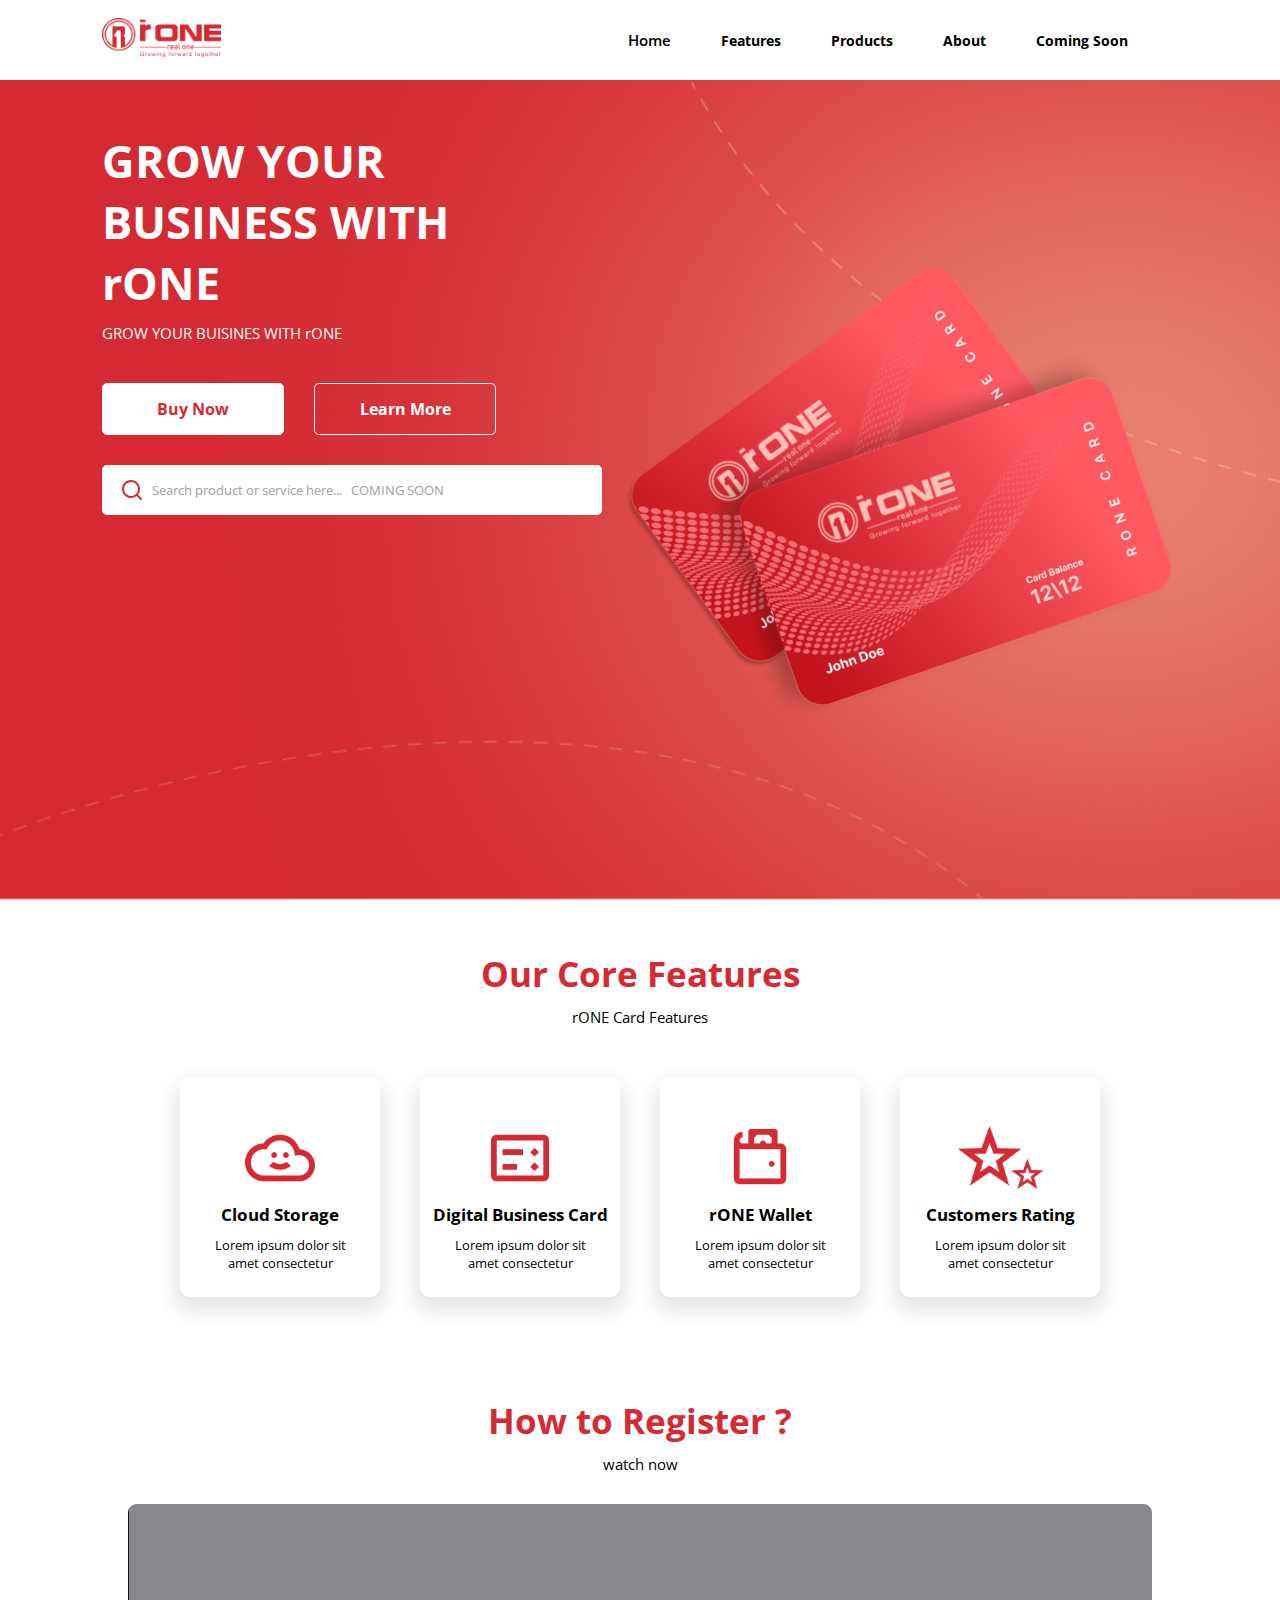
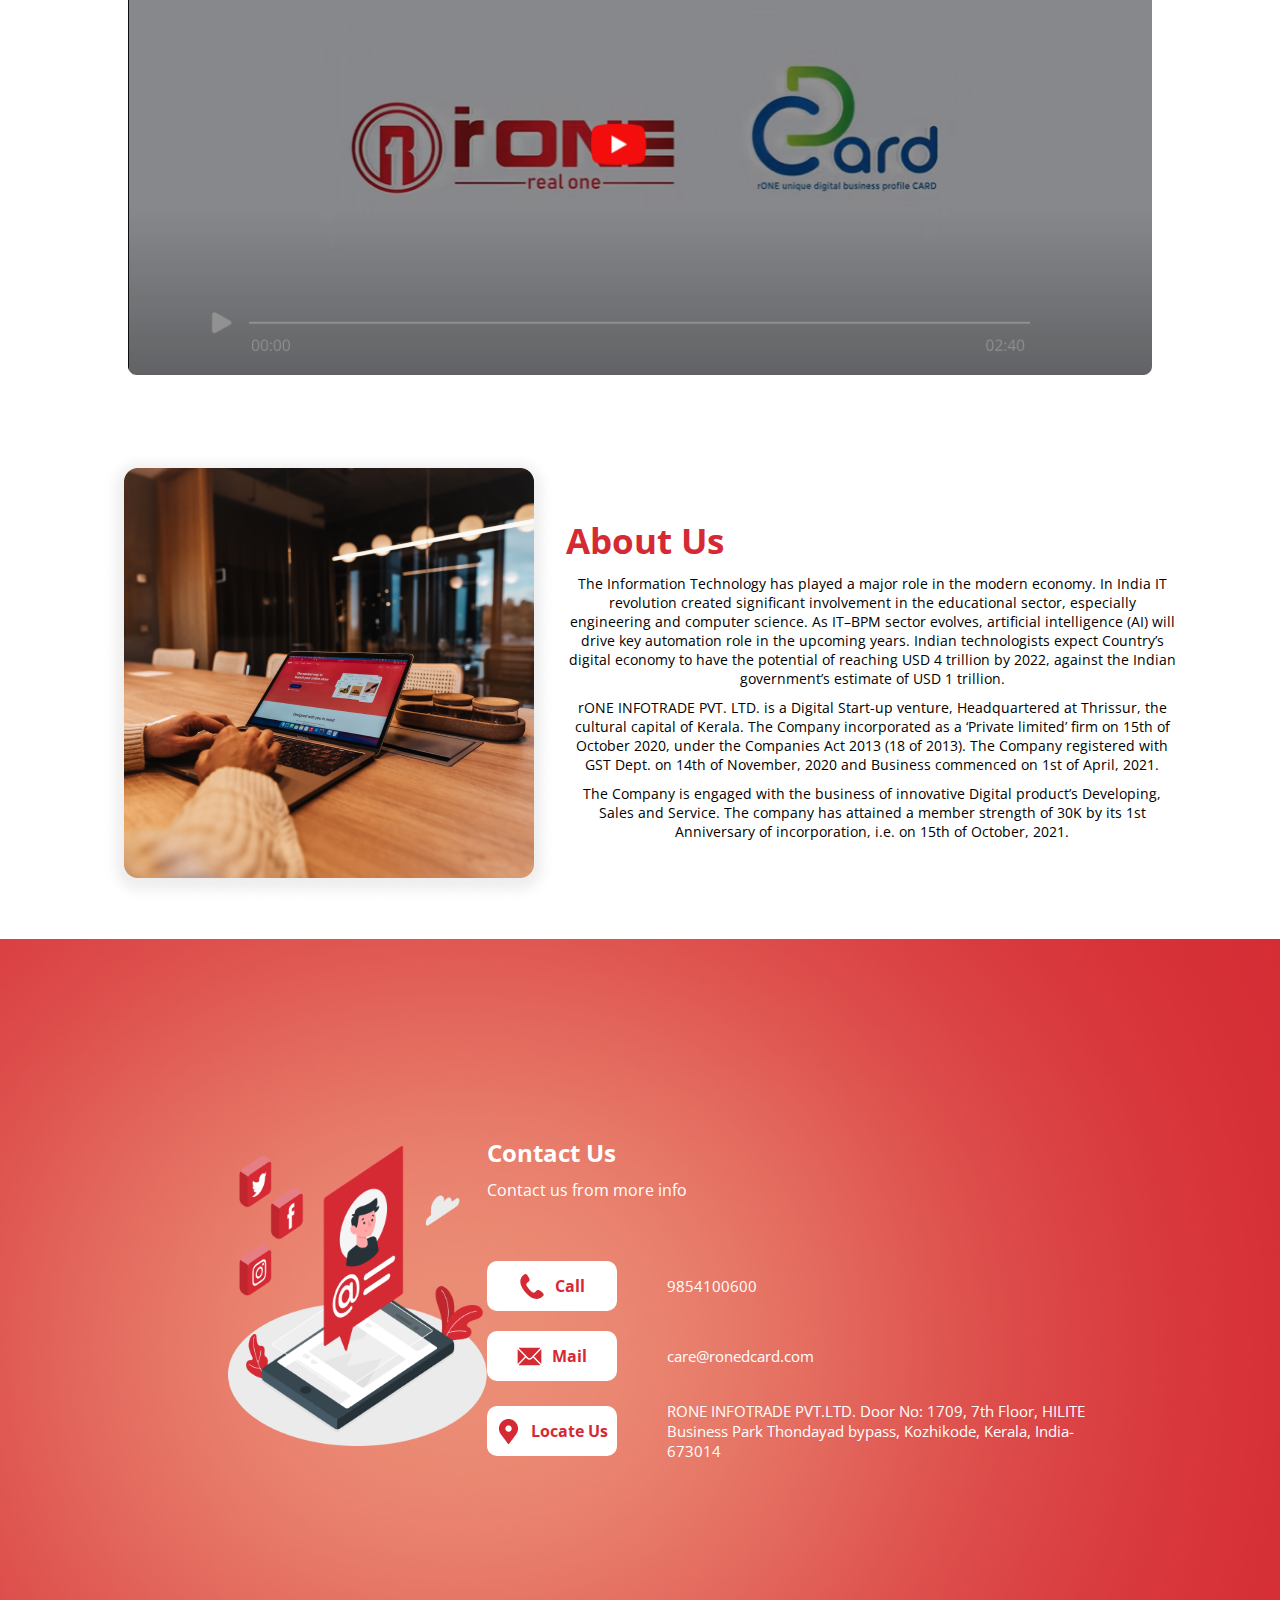
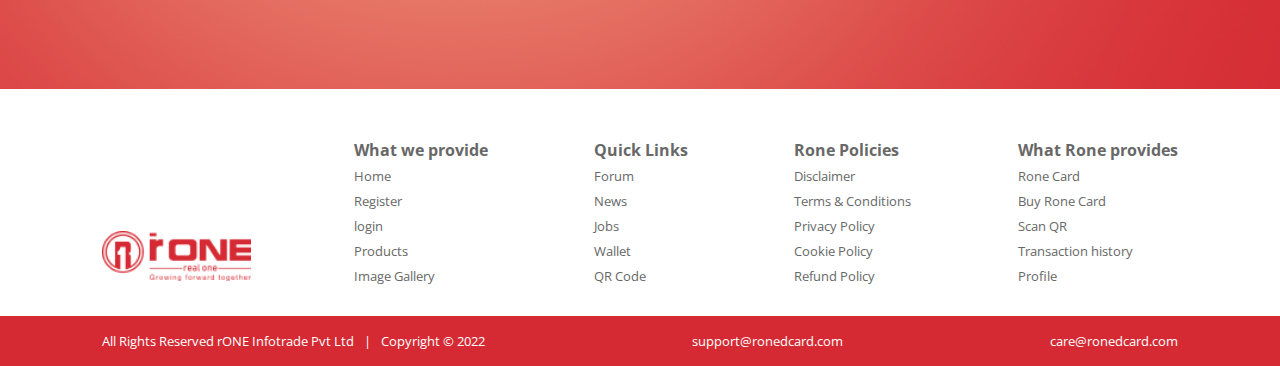
==== commit 41d73781: "responsive" ====
--- a/index.html
+++ b/index.html
@@ -210,7 +210,7 @@
 
           <div class="contactButtonsContainer">
             <a
-              href="https://www.google.com/maps/search/?api=1&query=HILITE Business+Park+Kozhikode+Kerala+India"
+              href="https://www.google.com/maps/search/?api=1&query=HILITE+Business+Park+Kozhikode+Kerala+India"
               class="contactButton"
             >
               <img src="/assets/locate_icon.svg" alt="" />
--- a/style.css
+++ b/style.css
@@ -289,7 +289,7 @@
 
 .contactUsContainer {
   background-image: url("/assets/contact_bg.png");
-  height: 70vh;
+  min-height: 80vh;
   width: 100%;
   background-size: cover;
   background-repeat: no-repeat;
@@ -297,6 +297,7 @@
   align-items: center;
   justify-content: space-between;
   margin-top: 30px;
+  padding-bottom: 30px;
 }
 
 .left_contact {
@@ -327,7 +328,7 @@
 
 .contactButton {
   height: 50px;
-  width: 130px;
+  min-width: 130px;
   display: flex;
   align-items: center;
   justify-content: center;
@@ -500,6 +501,10 @@
   display: none;
 }
 
+.navMobile {
+  display: none;
+}
+
 @media only screen and (max-width: 500px) {
   .menuContainer {
     display: block;
